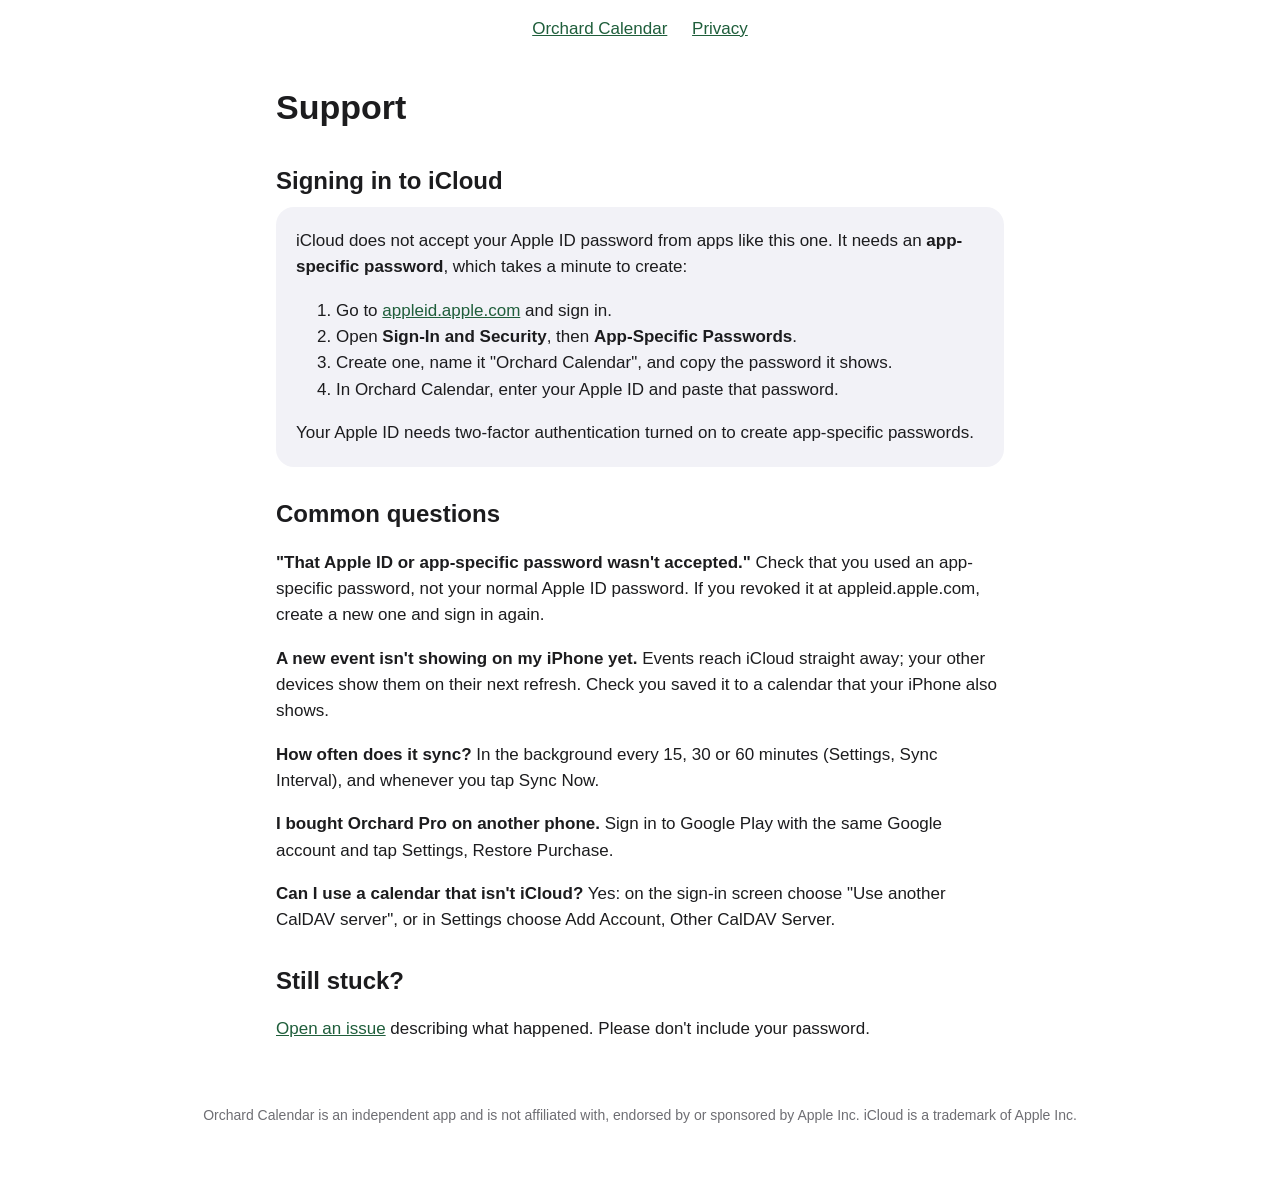
==== support.html @ 8a12a582 "- landing page, privacy policy and support page for Orchard Calendar" ====
<!doctype html>
<html lang="en">
<head>
  <meta charset="utf-8">
  <meta name="viewport" content="width=device-width, initial-scale=1">
  <title>Support · Orchard Calendar</title>
  <link rel="icon" href="assets/icon.png">
  <link rel="stylesheet" href="assets/site.css">
</head>
<body>
  <nav class="top"><a href="index.html">Orchard Calendar</a> <a href="privacy.html">Privacy</a></nav>
  <main class="wrap">
    <h1>Support</h1>

    <h2>Signing in to iCloud</h2>
    <div class="card">
      <p>iCloud does not accept your Apple ID password from apps like this one. It needs an <strong>app-specific password</strong>, which takes a minute to create:</p>
      <ol>
        <li>Go to <a href="https://appleid.apple.com">appleid.apple.com</a> and sign in.</li>
        <li>Open <strong>Sign-In and Security</strong>, then <strong>App-Specific Passwords</strong>.</li>
        <li>Create one, name it "Orchard Calendar", and copy the password it shows.</li>
        <li>In Orchard Calendar, enter your Apple ID and paste that password.</li>
      </ol>
      <p>Your Apple ID needs two-factor authentication turned on to create app-specific passwords.</p>
    </div>

    <h2>Common questions</h2>
    <p><strong>"That Apple ID or app-specific password wasn't accepted."</strong> Check that you used an app-specific password, not your normal Apple ID password. If you revoked it at appleid.apple.com, create a new one and sign in again.</p>
    <p><strong>A new event isn't showing on my iPhone yet.</strong> Events reach iCloud straight away; your other devices show them on their next refresh. Check you saved it to a calendar that your iPhone also shows.</p>
    <p><strong>How often does it sync?</strong> In the background every 15, 30 or 60 minutes (Settings, Sync Interval), and whenever you tap Sync Now.</p>
    <p><strong>I bought Orchard Pro on another phone.</strong> Sign in to Google Play with the same Google account and tap Settings, Restore Purchase.</p>
    <p><strong>Can I use a calendar that isn't iCloud?</strong> Yes: on the sign-in screen choose "Use another CalDAV server", or in Settings choose Add Account, Other CalDAV Server.</p>

    <h2>Still stuck?</h2>
    <p><a href="https://github.com/stormychel/orchard-calendar/issues">Open an issue</a> describing what happened. Please don't include your password.</p>
  </main>
  <footer>
    <p>Orchard Calendar is an independent app and is not affiliated with, endorsed by or sponsored by Apple Inc. iCloud is a trademark of Apple Inc.</p>
  </footer>
</body>
</html>
---- assets/site.css ----
:root {
  --green: #1f5e3b;
  --leaf: #cfe8c9;
  --apricot: #ff9f43;
  --bg: #ffffff;
  --text: #1c1c1e;
  --muted: #6e6e73;
  --card: #f2f2f7;
  --link: #1f5e3b;
}
@media (prefers-color-scheme: dark) {
  :root {
    --bg: #000000;
    --text: #f2f2f7;
    --muted: #a1a1a6;
    --card: #1c1c1e;
    --link: #8fd48a;
  }
}
* { box-sizing: border-box; }
body {
  margin: 0;
  background: var(--bg);
  color: var(--text);
  font: 17px/1.55 -apple-system, BlinkMacSystemFont, "Inter", "Segoe UI", Roboto, sans-serif;
}
a { color: var(--link); }
.wrap { max-width: 760px; margin: 0 auto; padding: 0 16px; }
header.hero { background: var(--green); color: #fff; text-align: center; padding: 56px 16px 48px; }
header.hero img { width: 112px; height: 112px; border-radius: 26px; }
header.hero h1 { font-size: 40px; line-height: 1.15; margin: 18px 0 8px; }
header.hero p { color: var(--leaf); font-size: 20px; margin: 0 0 28px; }
.button {
  display: inline-block; background: #fff; color: var(--green); font-weight: 600;
  padding: 12px 24px; border-radius: 999px; text-decoration: none;
}
.shots { display: flex; gap: 16px; justify-content: center; padding: 32px 16px; overflow-x: auto; }
.shots img { width: 220px; height: auto; border-radius: 18px; flex: none; }
section { padding: 8px 0 24px; }
h2 { font-size: 24px; margin: 28px 0 8px; }
.card { background: var(--card); border-radius: 18px; padding: 4px 20px; }
nav.top { padding: 16px; text-align: center; }
nav.top a { margin: 0 10px; }
footer { color: var(--muted); font-size: 14px; text-align: center; padding: 32px 16px 48px; }
.muted { color: var(--muted); }
@media (max-width: 520px) {
  header.hero h1 { font-size: 32px; }
  .shots img { width: 180px; }
}
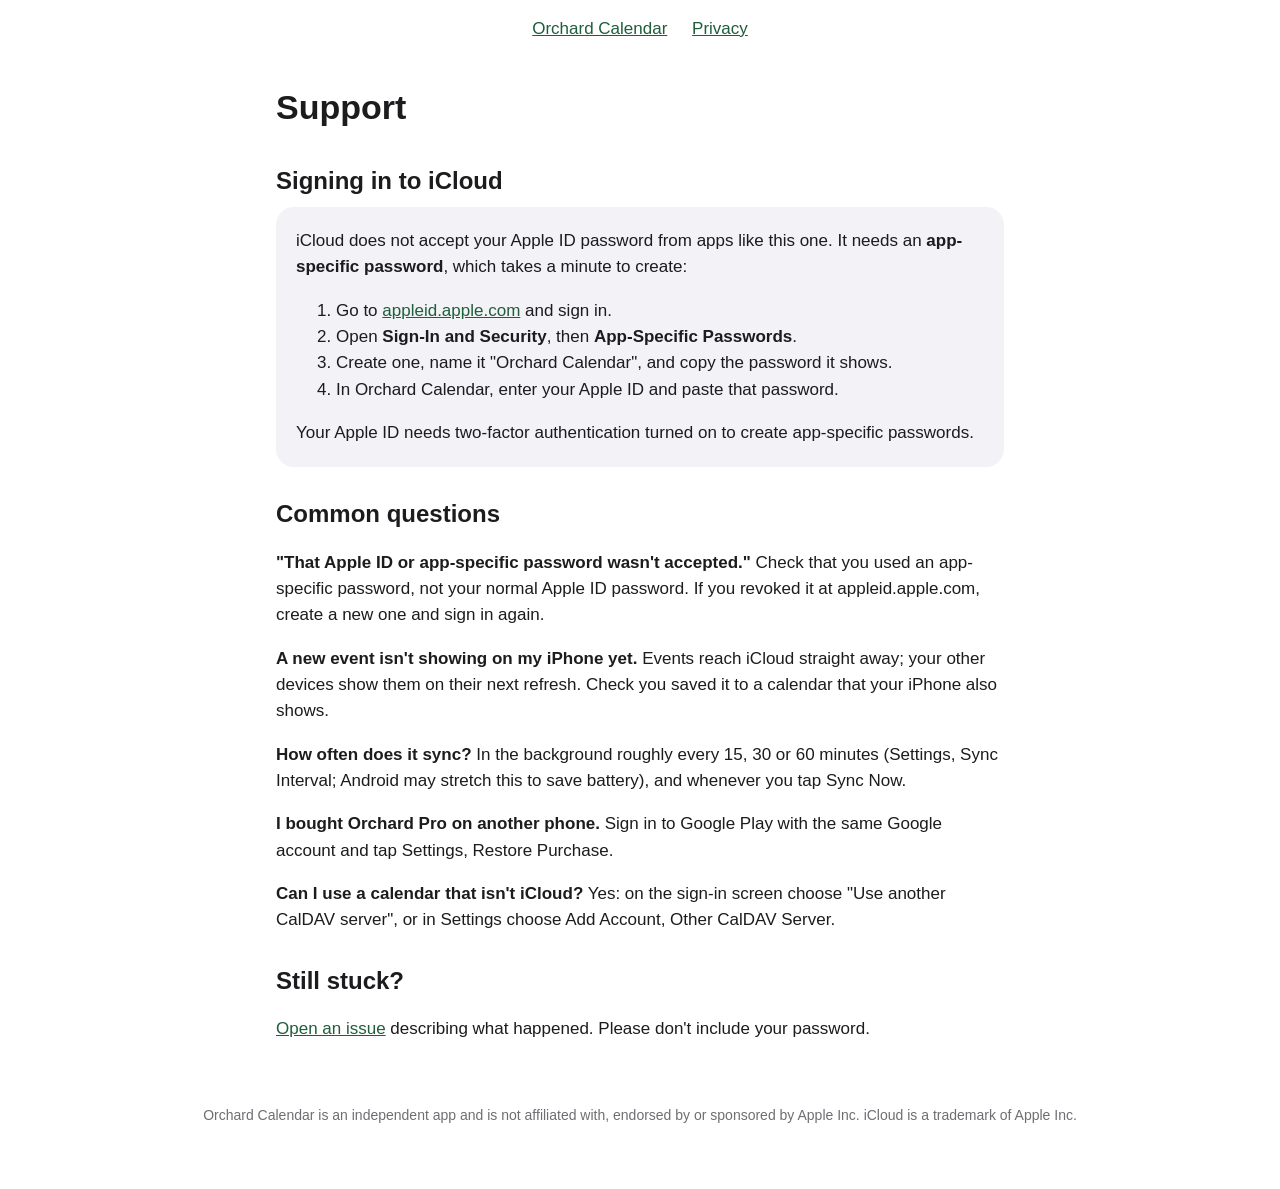
==== commit 9e3020a3: "- say sync intervals are approximate: Android may stretch background work to save battery" ====
--- a/support.html
+++ b/support.html
@@ -27,7 +27,7 @@
     <h2>Common questions</h2>
     <p><strong>"That Apple ID or app-specific password wasn't accepted."</strong> Check that you used an app-specific password, not your normal Apple ID password. If you revoked it at appleid.apple.com, create a new one and sign in again.</p>
     <p><strong>A new event isn't showing on my iPhone yet.</strong> Events reach iCloud straight away; your other devices show them on their next refresh. Check you saved it to a calendar that your iPhone also shows.</p>
-    <p><strong>How often does it sync?</strong> In the background every 15, 30 or 60 minutes (Settings, Sync Interval), and whenever you tap Sync Now.</p>
+    <p><strong>How often does it sync?</strong> In the background roughly every 15, 30 or 60 minutes (Settings, Sync Interval; Android may stretch this to save battery), and whenever you tap Sync Now.</p>
     <p><strong>I bought Orchard Pro on another phone.</strong> Sign in to Google Play with the same Google account and tap Settings, Restore Purchase.</p>
     <p><strong>Can I use a calendar that isn't iCloud?</strong> Yes: on the sign-in screen choose "Use another CalDAV server", or in Settings choose Add Account, Other CalDAV Server.</p>
 
--- a/assets/site.css
+++ b/assets/site.css
@@ -34,7 +34,8 @@
   display: inline-block; background: #fff; color: var(--green); font-weight: 600;
   padding: 12px 24px; border-radius: 999px; text-decoration: none;
 }
-.shots { display: flex; gap: 16px; justify-content: center; padding: 32px 16px; overflow-x: auto; }
+/* "safe": when the strip overflows, start at its left edge instead of centring it out of reach. */
+.shots { display: flex; gap: 16px; justify-content: safe center; padding: 32px 16px; overflow-x: auto; }
 .shots img { width: 220px; height: auto; border-radius: 18px; flex: none; }
 section { padding: 8px 0 24px; }
 h2 { font-size: 24px; margin: 28px 0 8px; }
